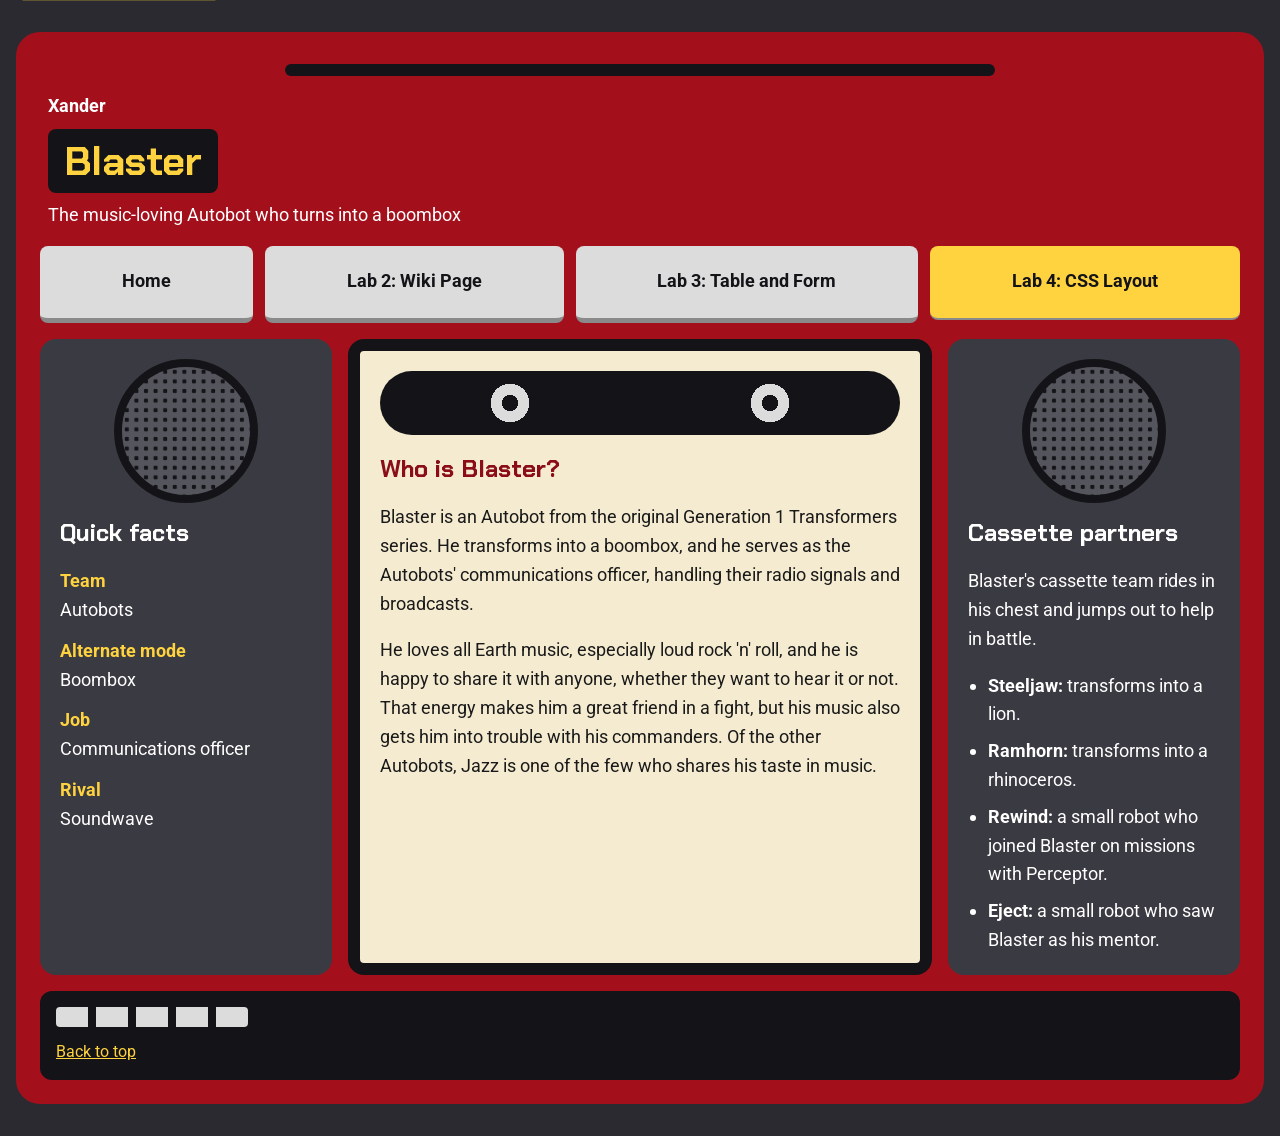
==== lab4.html @ 800cb12e "lab 4 Co-Authored-By: Claude Opus 5.5 <noreply@anthropic.com>" ====
<!DOCTYPE html>
<html lang="en">
<head>
    <meta charset="UTF-8">
    <meta name="viewport" content="width=device-width, initial-scale=1.0">
    <meta name="description" content="Lab 4: an accessible CSS grid layout about Blaster, the music-loving Autobot from Transformers who turns into a boombox.">
    <title>Lab 4: Blaster | Xander's Universal Design Site</title>
    <link rel="stylesheet" href="css/lab4.css">
</head>

<body>
    <a class="skip-link" href="#main-content">Skip to main content</a>

    <header>
        <p class="site-name">Xander</p>
        <h1 id="top">Blaster</h1>
        <p class="tagline">The music-loving Autobot who turns into a boombox</p>
    </header>

    <nav aria-labelledby="site-nav-heading">
        <h2 id="site-nav-heading" class="sr-only">Site navigation</h2>
        <ul>
            <li><a href="index.html">Home</a></li>
            <li><a href="subaru-wrx.html">Lab 2: Wiki Page</a></li>
            <li><a href="motorsports.html">Lab 3: Table and Form</a></li>
            <li><a href="lab4.html" aria-current="page">Lab 4: CSS Layout</a></li>
        </ul>
    </nav>

    <main id="main-content">
        <section aria-labelledby="who-heading">
            <h2 id="who-heading">Who is Blaster?</h2>
            <p>Blaster is an Autobot from the original Generation 1 Transformers series. He transforms into a boombox, and he serves as the Autobots' communications officer, handling their radio signals and broadcasts.</p>
            <p>He loves all Earth music, especially loud rock 'n' roll, and he is happy to share it with anyone, whether they want to hear it or not. That energy makes him a great friend in a fight, but his music also gets him into trouble with his commanders. Of the other Autobots, Jazz is one of the few who shares his taste in music.</p>
        </section>
    </main>

    <aside class="cassettes" aria-labelledby="cassettes-heading">
        <h2 id="cassettes-heading">Cassette partners</h2>
        <p>Blaster's cassette team rides in his chest and jumps out to help in battle.</p>
        <ul>
            <li><strong>Steeljaw:</strong> transforms into a lion.</li>
            <li><strong>Ramhorn:</strong> transforms into a rhinoceros.</li>
            <li><strong>Rewind:</strong> a small robot who joined Blaster on missions with Perceptor.</li>
            <li><strong>Eject:</strong> a small robot who saw Blaster as his mentor.</li>
        </ul>
    </aside>

    <aside class="facts" aria-labelledby="facts-heading">
        <h2 id="facts-heading">Quick facts</h2>
        <dl>
            <dt>Team</dt>
            <dd>Autobots</dd>
            <dt>Alternate mode</dt>
            <dd>Boombox</dd>
            <dt>Job</dt>
            <dd>Communications officer</dd>
            <dt>Rival</dt>
            <dd>Soundwave</dd>
        </dl>
    </aside>

    <footer>
        <p><a href="#top">Back to top</a></p>
    </footer>
</body>
</html>
---- css/lab4.css ----
/* Lab 4: Accessible CSS Layout
   A page about Blaster, built like his boombox: buttons on top (nav),
   a tape deck in the middle (main), and a speaker on each side (the two asides). */

/* Two Google Fonts: Chakra Petch for headings, Roboto for paragraphs */
@import url('https://fonts.googleapis.com/css2?family=Chakra+Petch:wght@700&family=Roboto:wght@400;700&display=swap');

/* ---------- Colors ----------
   Blaster red, gray, black, and yellow. Every text color has a contrast
   of at least 7.8 to 1 on its background. */
:root {
    --page: #2a2a30;
    --red: #a3101c;
    --black: #141418;
    --speaker: #3a3a42;
    --key: #dcdcdc;
    --yellow: #ffd23f;
    --cream: #f4ebd0;
    --dark-red: #8a0d18;
    --light-gray: #d0d0d6;
    --white: #ffffff;
}

/* ---------- Base text: legible font, size, and line height ---------- */
html {
    background: var(--page);
}

body {
    margin: 0;
    color: var(--white);
    font-family: Roboto, Arial, sans-serif;
    font-size: 1.125rem;
    line-height: 1.6;
}

h1,
h2 {
    font-family: "Chakra Petch", Arial, sans-serif;
    line-height: 1.2;
}

h2 {
    margin-top: 0;
    font-size: 1.5rem;
}

/* ---------- The boombox: CSS grid areas for the 2D layout ----------
   Mobile first: one column. The order matches the HTML. */
body {
    display: grid;
    grid-template-columns: 1fr;
    grid-template-areas:
        "header"
        "nav"
        "main"
        "cassettes"
        "facts"
        "footer";
    gap: 1rem;
    max-width: 75rem;
    margin: 1rem auto;
    padding: 1rem;
    background: var(--red);
    border-radius: 1.5rem;
}

header { grid-area: header; }
nav    { grid-area: nav; }
main   { grid-area: main; }
.cassettes { grid-area: cassettes; }
.facts { grid-area: facts; }
footer { grid-area: footer; }

/* ---------- Header: the handle and the tuner display ---------- */
header {
    padding: 0.5rem 0.5rem 0;
}

/* The carrying handle across the top (decoration only) */
header::before {
    content: "";
    display: block;
    width: 60%;
    height: 0.75rem;
    margin: 0 auto 1rem;
    background: var(--black);
    border-radius: 0.5rem;
}

.site-name {
    margin: 0;
    font-weight: bold;
}

/* The page title sits in a dark "tuner display" */
h1 {
    display: inline-block;
    margin: 0.5rem 0;
    padding: 0.5rem 1rem;
    background: var(--black);
    color: var(--yellow);
    font-size: 2rem;
    border-radius: 0.5rem;
}

.tagline {
    margin: 0;
}

/* ---------- Nav: flexbox for the 1D row of boombox buttons ---------- */
nav ul {
    display: flex;
    flex-direction: column;   /* Mobile: stacked, thumb-sized buttons */
    gap: 0.75rem;
    margin: 0;
    padding: 0;
    list-style: none;
}

nav a {
    display: flex;
    align-items: center;
    justify-content: center;
    min-height: 3.5rem;
    padding: 0.5rem 1.25rem;
    background: var(--key);
    color: var(--black);
    font-weight: bold;
    text-align: center;
    text-decoration: none;
    border-bottom: 5px solid #8a8a8a;
    border-radius: 0.5rem;
}

nav a:hover {
    text-decoration: underline;
}

/* The button for the page you are on is "pressed in" and yellow */
nav a[aria-current="page"] {
    background: var(--yellow);
    border-bottom-width: 2px;
}

/* ---------- Main: the cassette deck ---------- */
main {
    padding: 1.25rem;
    background: var(--cream);
    color: #1a1a1a;
    border: 0.75rem solid var(--black);
    border-radius: 1rem;
}

/* The tape window with two spools (decoration only) */
main::before {
    content: "";
    display: block;
    height: 4rem;
    margin-bottom: 1.25rem;
    background:
        radial-gradient(circle at 25% 50%, var(--black) 0 0.5rem, var(--key) 0.5rem 1.2rem, transparent 1.2rem),
        radial-gradient(circle at 75% 50%, var(--black) 0 0.5rem, var(--key) 0.5rem 1.2rem, transparent 1.2rem),
        var(--black);
    border-radius: 2rem;
}

main h2 {
    color: var(--dark-red);
}

main a {
    color: var(--dark-red);
}


main section + section {
    margin-top: 1.5rem;
}


/* ---------- Asides: the two speakers ---------- */
aside {
    padding: 1.25rem;
    background: var(--speaker);
    border-radius: 1rem;
}

/* A round speaker grille above the text (decoration only).
   The text sits on a solid background so it stays readable. */
aside::before {
    content: "";
    display: block;
    width: 8rem;
    aspect-ratio: 1;
    margin: 0 auto 1rem;
    background:
        radial-gradient(circle, var(--black) 2px, transparent 2.5px) 0 0 / 0.6rem 0.6rem,
        #55555e;
    border: 0.5rem solid var(--black);
    border-radius: 50%;
}

aside ul {
    margin: 0;
    padding-left: 1.25rem;
}

aside li + li {
    margin-top: 0.5rem;
}

aside a {
    color: var(--yellow);
}

/* Quick facts: term in yellow, answer below it */
dl {
    margin: 0;
}

dt {
    margin-top: 0.75rem;
    color: var(--yellow);
    font-weight: bold;
}

dd {
    margin: 0;
}

/* ---------- Footer: the tape deck buttons ---------- */
footer {
    padding: 1rem;
    background: var(--black);
    color: var(--light-gray);
    font-size: 1rem;
    border-radius: 0.75rem;
}

/* A row of small deck buttons (decoration only) */
footer::before {
    content: "";
    display: block;
    width: 12rem;
    height: 1.25rem;
    margin-bottom: 0.75rem;
    background: repeating-linear-gradient(90deg, var(--key) 0 2rem, transparent 2rem 2.5rem);
    border-radius: 0.25rem;
}

footer p {
    margin: 0;
}

footer a {
    color: var(--yellow);
}

/* ---------- Accessibility helpers ---------- */

/* Hide only visually, but have it available for screen readers */
.sr-only {
    border: 0;
    clip: rect(0, 0, 0, 0);
    height: 1px;
    margin: -1px;
    overflow: hidden;
    padding: 0;
    position: absolute;
    white-space: nowrap;
    width: 1px;
}

/* Skip navigation: drops down from the top when someone presses Tab */
.skip-link {
    position: absolute;
    top: 0;
    left: 1rem;
    z-index: 100;
    padding: 0.75rem 1.25rem;
    background: var(--yellow);
    color: var(--black);
    font-weight: bold;
    border-radius: 0 0 0.5rem 0.5rem;
    transform: translateY(-100%);
    transition: transform 0.25s ease-out;
}

.skip-link:focus {
    transform: translateY(0);
}

/* Yellow and black focus ring that shows up on every background */
a:focus {
    outline: 3px solid var(--yellow);
    outline-offset: 2px;
    box-shadow: 0 0 0 6px var(--black);
}

@media (prefers-reduced-motion: reduce) {
    .skip-link {
        transition: none;
    }
}

/* ---------- Tablet: 40rem (640px) and wider ----------
   The tape deck goes full width and the two speakers sit side by side below it.
   The nav buttons turn into a horizontal row. */
@media (min-width: 40rem) {
    body {
        grid-template-columns: 1fr 1fr;
        grid-template-areas:
            "header header"
            "nav    nav"
            "main   main"
            "facts  cassettes"
            "footer footer";
        margin: 2rem auto;
        padding: 1.5rem;
    }

    nav ul {
        flex-direction: row;
        flex-wrap: wrap;
    }

    nav li {
        flex: 1 1 auto;
    }

    h1 {
        font-size: 2.5rem;
    }

}

/* ---------- Desktop: 64rem (1024px) and wider ----------
   A real boombox: speaker, tape deck, speaker. */
@media (min-width: 64rem) {
    body {
        grid-template-columns: 1fr 2fr 1fr;
        grid-template-areas:
            "header header header"
            "nav    nav    nav"
            "facts  main   cassettes"
            "footer footer footer";
    }

    /* Keep the tape deck's lines to a readable length */
    main {
        max-width: 50rem;
    }
}
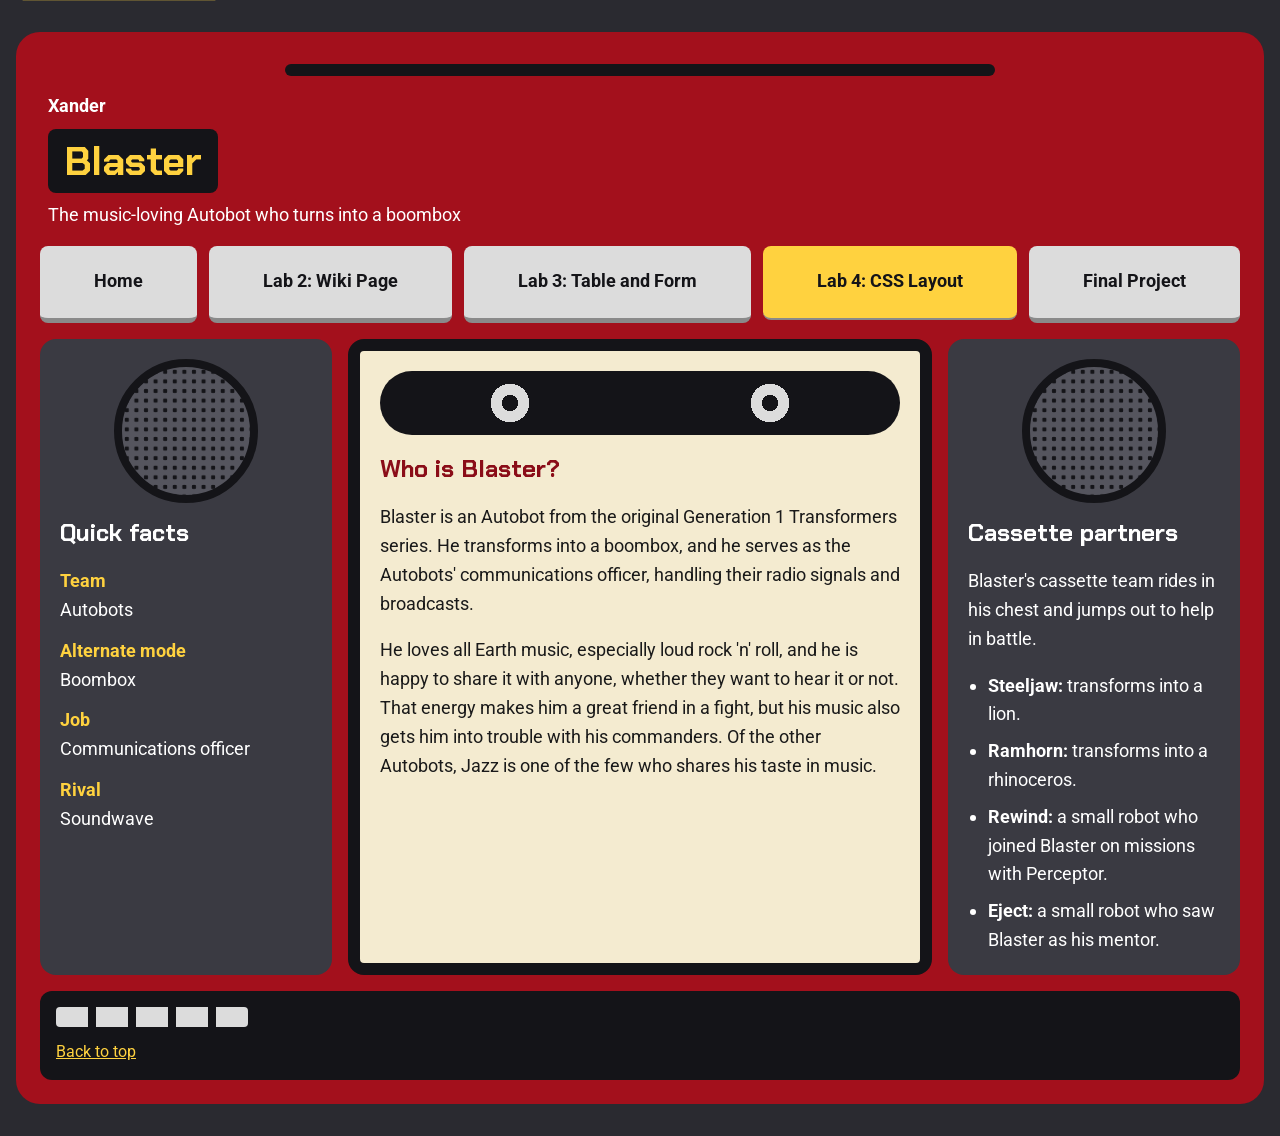
==== commit f8aa0032: "final checkpoint 1 Co-Authored-By: Claude Opus 5.5 <noreply@anthropic.com>" ====
--- a/lab4.html
+++ b/lab4.html
@@ -24,6 +24,7 @@
             <li><a href="subaru-wrx.html">Lab 2: Wiki Page</a></li>
             <li><a href="motorsports.html">Lab 3: Table and Form</a></li>
             <li><a href="lab4.html" aria-current="page">Lab 4: CSS Layout</a></li>
+            <li><a href="final/index.html">Final Project</a></li>
         </ul>
     </nav>
 
